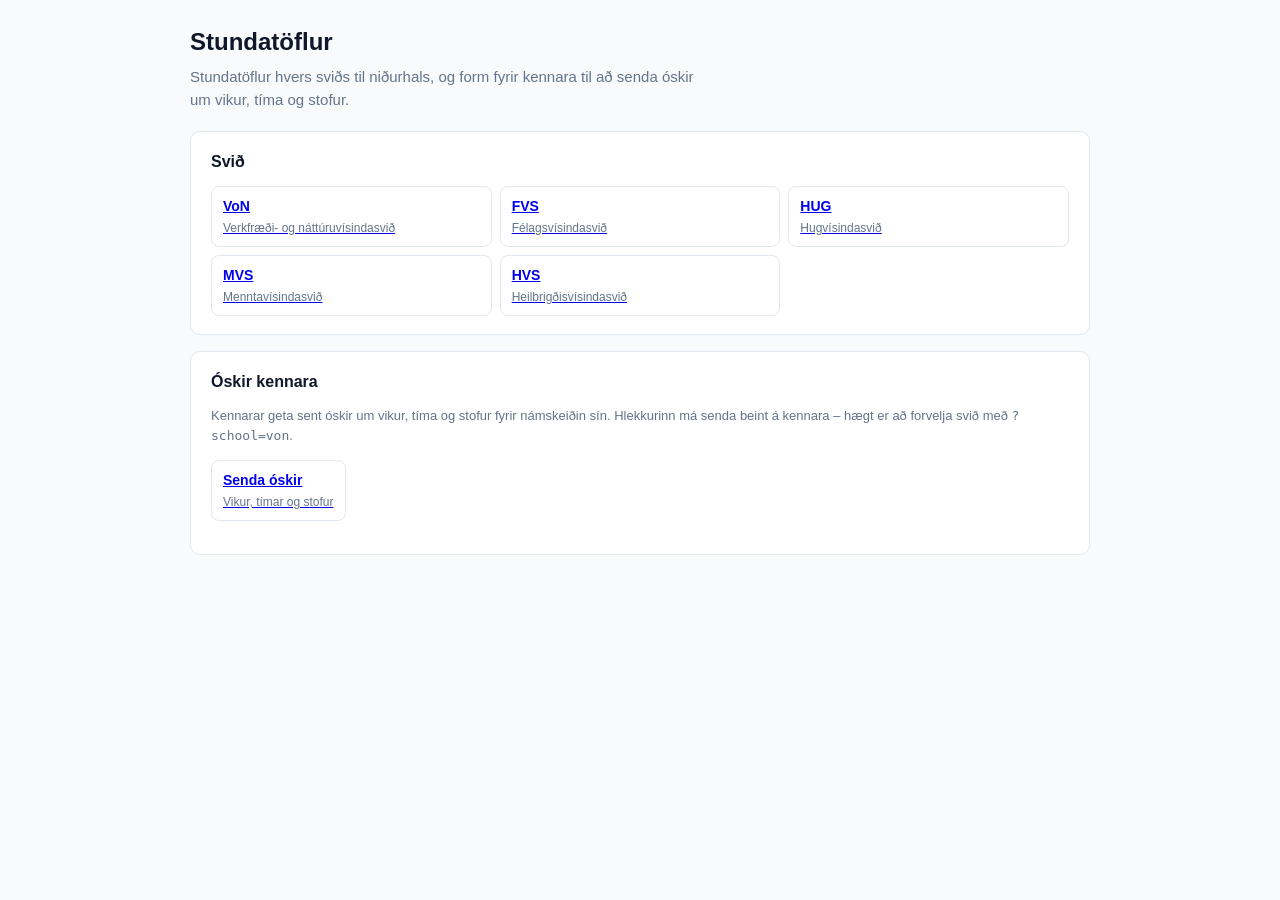
==== index.html @ bee3db54 "Timetable site: faculty pages, PDFs and the teacher-wishes page Static site for GitHub Pages. Facult" ====
<!doctype html>
<html lang="is">
<head>
<meta charset="utf-8">
<meta name="viewport" content="width=device-width, initial-scale=1">
<title>Stundatöflur</title>
<link rel="stylesheet" href="oskir/style.css">
</head>
<body>

<header class="page-head">
  <h1>Stundatöflur</h1>
  <p class="lede">
    Stundatöflur hvers sviðs til niðurhals, og form fyrir kennara til að senda
    óskir um vikur, tíma og stofur.
  </p>
</header>

<main>
  <section class="card">
    <h2>Svið</h2>
    <div class="room-list">
      <a class="room-btn" href="von/"><span class="room-name">VoN</span>
        <span class="room-meta">Verkfræði- og náttúruvísindasvið</span></a>
      <a class="room-btn" href="fvs/"><span class="room-name">FVS</span>
        <span class="room-meta">Félagsvísindasvið</span></a>
      <a class="room-btn" href="hug/"><span class="room-name">HUG</span>
        <span class="room-meta">Hugvísindasvið</span></a>
      <a class="room-btn" href="mvs/"><span class="room-name">MVS</span>
        <span class="room-meta">Menntavísindasvið</span></a>
      <a class="room-btn" href="hvs/"><span class="room-name">HVS</span>
        <span class="room-meta">Heilbrigðisvísindasvið</span></a>
    </div>
  </section>

  <section class="card">
    <h2>Óskir kennara</h2>
    <p class="hint">
      Kennarar geta sent óskir um vikur, tíma og stofur fyrir námskeiðin sín.
      Hlekkurinn má senda beint á kennara &ndash; hægt er að forvelja svið með
      <code>?school=von</code>.
    </p>
    <p><a class="room-btn" href="oskir/" style="display:inline-flex">
      <span class="room-name">Senda óskir</span>
      <span class="room-meta">Vikur, tímar og stofur</span></a></p>
  </section>
</main>

</body>
</html>
---- oskir/style.css ----
/* Deliberately close to Spoi's own dialogs (TeacherRequest.html,
   Stundatoflur.html): same neutral surface, same blue accent, same
   tri-state colours for a slot. A teacher who has seen one should not have
   to learn the other. */
:root {
  --bg: #f8fafc;
  --surface: #ffffff;
  --border: #e2e8f0;
  --border-strong: #cbd5e1;
  --text: #0f172a;
  --muted: #64748b;
  --accent: #2563eb;
  --accent-soft: #dbeafe;
  --prefer: #16a34a;
  --prefer-soft: #dcfce7;
  --avoid: #dc2626;
  --avoid-soft: #fee2e2;
  --radius: 10px;
}

* { box-sizing: border-box; }

body {
  margin: 0;
  padding: 24px 16px 64px;
  background: var(--bg);
  color: var(--text);
  font: 15px/1.5 -apple-system, BlinkMacSystemFont, "Segoe UI", Roboto, Helvetica, Arial, sans-serif;
}

main, .page-head { max-width: 900px; margin: 0 auto; }

.page-head h1 { margin: 0 0 6px; font-size: 24px; }
.lede { margin: 0 0 20px; color: var(--muted); max-width: 62ch; }

.card {
  background: var(--surface);
  border: 1px solid var(--border);
  border-radius: var(--radius);
  padding: 18px 20px;
  margin-bottom: 16px;
}

.card h2 {
  margin: 0 0 12px;
  font-size: 16px;
  display: flex;
  align-items: center;
  gap: 10px;
}

.step {
  display: inline-flex;
  align-items: center;
  justify-content: center;
  width: 22px;
  height: 22px;
  border-radius: 50%;
  background: var(--accent-soft);
  color: var(--accent);
  font-size: 12px;
  font-weight: 700;
  flex: none;
}

.hint { margin: 0 0 12px; color: var(--muted); font-size: 13px; }
.hint b { font-weight: 600; }

.swatch-prefer { color: var(--prefer); }
.swatch-avoid { color: var(--avoid); }

.field-row { display: flex; flex-wrap: wrap; gap: 12px; }
.field { display: flex; flex-direction: column; gap: 4px; flex: 1 1 220px; font-size: 13px; }
.field > span { color: var(--muted); }
.field small { font-weight: 400; }

select, input[type="text"], input[type="email"], textarea {
  font: inherit;
  padding: 8px 10px;
  border: 1px solid var(--border-strong);
  border-radius: 8px;
  background: var(--surface);
  color: var(--text);
  width: 100%;
}

textarea { resize: vertical; }

/* --- weeks --------------------------------------------------------- */
.week-grid { display: flex; flex-wrap: wrap; gap: 6px; }

.week-btn {
  font: inherit;
  min-width: 44px;
  padding: 7px 8px;
  border: 1px solid var(--border-strong);
  border-radius: 8px;
  background: var(--surface);
  color: var(--text);
  cursor: pointer;
}

.week-btn.selected {
  background: var(--accent);
  border-color: var(--accent);
  color: #fff;
  font-weight: 600;
}

.toolbar { margin-top: 10px; display: flex; gap: 14px; }

.link-btn {
  border: none;
  background: none;
  padding: 0;
  color: var(--accent);
  font: inherit;
  cursor: pointer;
  text-decoration: underline;
}

/* --- slot grid ----------------------------------------------------- */
/* One column per weekday plus a time gutter, mirroring Spoi's own
   slotGrid so the layout reads the same way. */
.slot-grid {
  display: grid;
  grid-template-columns: 68px repeat(5, 1fr);
  gap: 4px;
  min-width: 460px;
  overflow-x: auto;
}

.slot-head { font-size: 12px; font-weight: 600; text-align: center; color: var(--muted); padding: 4px 0; }
.slot-time { font-size: 11px; color: var(--muted); display: flex; align-items: center; }

.slot-btn {
  font: inherit;
  font-size: 11px;
  padding: 9px 2px;
  border: 1px solid var(--border);
  border-radius: 6px;
  background: var(--surface);
  color: var(--muted);
  cursor: pointer;
  min-height: 34px;
}

.slot-btn.preferred { background: var(--prefer-soft); border-color: var(--prefer); color: var(--prefer); font-weight: 600; }
.slot-btn.blocked   { background: var(--avoid-soft);  border-color: var(--avoid);  color: var(--avoid);  font-weight: 600; }

/* --- rooms --------------------------------------------------------- */
.room-list { display: grid; grid-template-columns: repeat(auto-fill, minmax(210px, 1fr)); gap: 8px; }

.room-btn {
  font: inherit;
  text-align: left;
  padding: 9px 11px;
  border: 1px solid var(--border);
  border-radius: 8px;
  background: var(--surface);
  cursor: pointer;
  display: flex;
  flex-direction: column;
  gap: 2px;
}

.room-btn .room-name { font-weight: 600; font-size: 14px; }
.room-btn .room-meta { font-size: 12px; color: var(--muted); }

.room-btn.preferred { background: var(--prefer-soft); border-color: var(--prefer); }
.room-btn.blocked   { background: var(--avoid-soft);  border-color: var(--avoid); }
.room-btn.preferred .room-meta,
.room-btn.blocked .room-meta { color: inherit; }

/* --- submit -------------------------------------------------------- */
.submit-card { display: flex; align-items: center; gap: 16px; flex-wrap: wrap; }

.primary {
  font: inherit;
  font-weight: 600;
  padding: 10px 20px;
  border: none;
  border-radius: 8px;
  background: var(--accent);
  color: #fff;
  cursor: pointer;
}

.primary:disabled { opacity: .55; cursor: default; }

.status { margin: 0; font-size: 13px; color: var(--muted); }
.status.ok { color: var(--prefer); font-weight: 600; }
.status.err { color: var(--avoid); font-weight: 600; }

@media (max-width: 560px) {
  .slot-grid { grid-template-columns: 56px repeat(5, 1fr); min-width: 420px; }
}
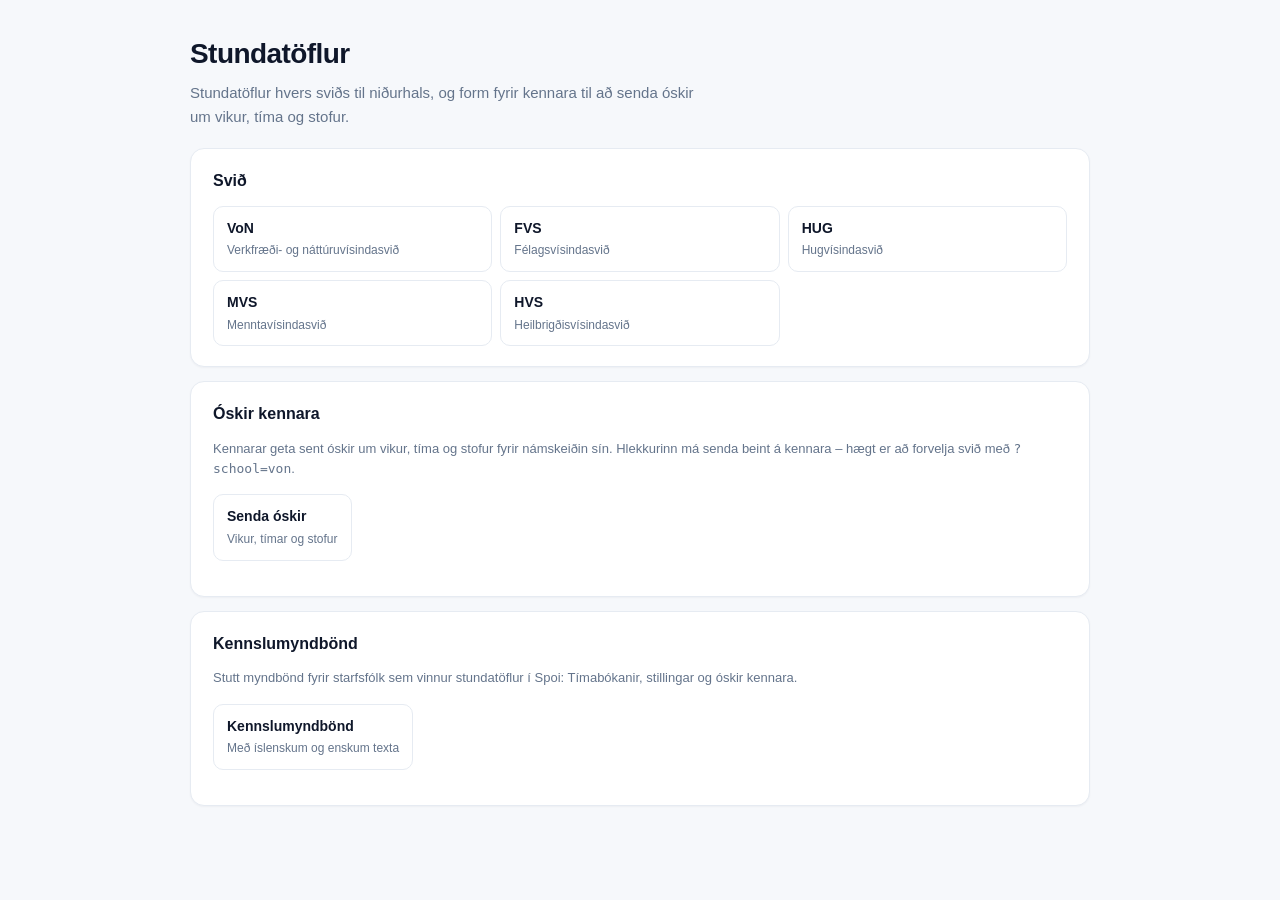
==== commit 2a0c1ba0: "Tutorial videos for Spoi staff (kennsla/) Written by Spoi's scripts/tutorial_site.py: modules 0-3, s" ====
--- a/index.html
+++ b/index.html
@@ -44,6 +44,16 @@
       <span class="room-name">Senda óskir</span>
       <span class="room-meta">Vikur, tímar og stofur</span></a></p>
   </section>
+  <section class="card">
+    <h2>Kennslumyndbönd</h2>
+    <p class="hint">
+      Stutt myndbönd fyrir starfsfólk sem vinnur stundatöflur í Spoi:
+      Tímabókanir, stillingar og óskir kennara.
+    </p>
+    <p><a class="room-btn" href="kennsla/" style="display:inline-flex">
+      <span class="room-name">Kennslumyndbönd</span>
+      <span class="room-meta">Með íslenskum og enskum texta</span></a></p>
+  </section>
 </main>
 
 </body>
--- a/oskir/style.css
+++ b/oskir/style.css
@@ -3,42 +3,77 @@
    tri-state colours for a slot. A teacher who has seen one should not have
    to learn the other. */
 :root {
-  --bg: #f8fafc;
+  --bg: #f6f8fb;
   --surface: #ffffff;
-  --border: #e2e8f0;
+  --border: #e6ebf2;
   --border-strong: #cbd5e1;
   --text: #0f172a;
   --muted: #64748b;
   --accent: #2563eb;
-  --accent-soft: #dbeafe;
-  --prefer: #16a34a;
-  --prefer-soft: #dcfce7;
-  --avoid: #dc2626;
-  --avoid-soft: #fee2e2;
-  --radius: 10px;
+  --accent-soft: #e8f0fe;
+  --prefer: #15803d;
+  --prefer-soft: #e7f8ed;
+  --avoid: #be123c;
+  --avoid-soft: #fdeef1;
+  --radius: 14px;
+  --shadow-sm: 0 1px 2px rgba(15, 23, 42, .04);
+  --shadow-md: 0 4px 16px rgba(15, 23, 42, .06);
+  --ring: 0 0 0 3px rgba(37, 99, 235, .18);
+}
+
+/* Respects the reader's own setting rather than imposing one - a teacher
+   filling this in on a phone in a dark room should not be flashbanged. */
+@media (prefers-color-scheme: dark) {
+  :root {
+    --bg: #0b1220;
+    --surface: #131c2e;
+    --border: #24304a;
+    --border-strong: #35425f;
+    --text: #e8edf6;
+    --muted: #9aa8bf;
+    --accent: #6ea8fe;
+    --accent-soft: #1c2a45;
+    --prefer: #58d68d;
+    --prefer-soft: #16301f;
+    --avoid: #f87f96;
+    --avoid-soft: #35161f;
+    --shadow-sm: none;
+    --shadow-md: 0 4px 18px rgba(0, 0, 0, .35);
+    --ring: 0 0 0 3px rgba(110, 168, 254, .25);
+  }
 }
 
 * { box-sizing: border-box; }
 
 body {
   margin: 0;
-  padding: 24px 16px 64px;
+  padding: 32px 16px 72px;
   background: var(--bg);
   color: var(--text);
-  font: 15px/1.5 -apple-system, BlinkMacSystemFont, "Segoe UI", Roboto, Helvetica, Arial, sans-serif;
+  font: 15px/1.55 -apple-system, BlinkMacSystemFont, "Segoe UI", Roboto, Helvetica, Arial, sans-serif;
+  -webkit-font-smoothing: antialiased;
+}
+
+/* Every interactive element gets the same visible focus ring. Keyboard
+   users have to be able to see where they are in a form of ~70 buttons. */
+:where(button, select, input, textarea, summary, a):focus-visible {
+  outline: none;
+  box-shadow: var(--ring);
+  border-radius: 8px;
 }
 
 main, .page-head { max-width: 900px; margin: 0 auto; }
 
-.page-head h1 { margin: 0 0 6px; font-size: 24px; }
+.page-head h1 { margin: 0 0 6px; font-size: clamp(22px, 4vw, 28px); letter-spacing: -.02em; }
 .lede { margin: 0 0 20px; color: var(--muted); max-width: 62ch; }
 
 .card {
   background: var(--surface);
   border: 1px solid var(--border);
   border-radius: var(--radius);
-  padding: 18px 20px;
-  margin-bottom: 16px;
+  padding: 20px 22px;
+  margin-bottom: 14px;
+  box-shadow: var(--shadow-sm);
 }
 
 .card h2 {
@@ -51,6 +86,7 @@
 
 .step {
   display: inline-flex;
+  box-shadow: inset 0 0 0 1px rgba(37, 99, 235, .18);
   align-items: center;
   justify-content: center;
   width: 22px;
@@ -74,15 +110,18 @@
 .field > span { color: var(--muted); }
 .field small { font-weight: 400; }
 
-select, input[type="text"], input[type="email"], textarea {
-  font: inherit;
-  padding: 8px 10px;
+select, input[type="text"], input[type="email"], input[type="search"], textarea {
+  font: inherit;
+  padding: 9px 12px;
   border: 1px solid var(--border-strong);
-  border-radius: 8px;
+  border-radius: 10px;
   background: var(--surface);
   color: var(--text);
   width: 100%;
-}
+  transition: border-color .15s ease, box-shadow .15s ease;
+}
+
+select:hover, input:hover, textarea:hover { border-color: var(--accent); }
 
 textarea { resize: vertical; }
 
@@ -91,14 +130,18 @@
 
 .week-btn {
   font: inherit;
-  min-width: 44px;
-  padding: 7px 8px;
+  min-width: 46px;
+  padding: 8px;
   border: 1px solid var(--border-strong);
-  border-radius: 8px;
+  border-radius: 10px;
   background: var(--surface);
   color: var(--text);
   cursor: pointer;
-}
+  transition: transform .08s ease, background .15s ease, border-color .15s ease;
+}
+
+.week-btn:hover { border-color: var(--accent); }
+.week-btn:active { transform: scale(.94); }
 
 .week-btn.selected {
   background: var(--accent);
@@ -138,12 +181,16 @@
   font-size: 11px;
   padding: 9px 2px;
   border: 1px solid var(--border);
-  border-radius: 6px;
+  border-radius: 8px;
   background: var(--surface);
   color: var(--muted);
   cursor: pointer;
-  min-height: 34px;
-}
+  min-height: 36px;
+  transition: transform .08s ease, background .15s ease, border-color .15s ease;
+}
+
+.slot-btn:hover { border-color: var(--accent); }
+.slot-btn:active { transform: scale(.93); }
 
 .slot-btn.preferred { background: var(--prefer-soft); border-color: var(--prefer); color: var(--prefer); font-weight: 600; }
 .slot-btn.blocked   { background: var(--avoid-soft);  border-color: var(--avoid);  color: var(--avoid);  font-weight: 600; }
@@ -153,16 +200,23 @@
 
 .room-btn {
   font: inherit;
+  color: var(--text);
   text-align: left;
-  padding: 9px 11px;
+  padding: 11px 13px;
   border: 1px solid var(--border);
-  border-radius: 8px;
+  border-radius: 10px;
   background: var(--surface);
   cursor: pointer;
   display: flex;
   flex-direction: column;
   gap: 2px;
-}
+  text-decoration: none;
+  transition: transform .08s ease, background .15s ease, border-color .15s ease,
+              box-shadow .15s ease;
+}
+
+.room-btn:hover { border-color: var(--accent); box-shadow: var(--shadow-md); }
+.room-btn:active { transform: scale(.985); }
 
 .room-btn .room-name { font-weight: 600; font-size: 14px; }
 .room-btn .room-meta { font-size: 12px; color: var(--muted); }
@@ -177,14 +231,20 @@
 
 .primary {
   font: inherit;
+  font-size: 15px;
   font-weight: 600;
-  padding: 10px 20px;
+  padding: 12px 26px;
   border: none;
-  border-radius: 8px;
+  border-radius: 10px;
   background: var(--accent);
   color: #fff;
   cursor: pointer;
-}
+  box-shadow: var(--shadow-md);
+  transition: transform .08s ease, filter .15s ease;
+}
+
+.primary:hover:not(:disabled) { filter: brightness(1.06); }
+.primary:active:not(:disabled) { transform: translateY(1px); }
 
 .primary:disabled { opacity: .55; cursor: default; }
 
@@ -195,3 +255,96 @@
 @media (max-width: 560px) {
   .slot-grid { grid-template-columns: 56px repeat(5, 1fr); min-width: 420px; }
 }
+
+/* --- summary -------------------------------------------------------- */
+/* Nothing about a tri-state button says what the page will actually
+   SEND, and a submission that silently carried no selections looks
+   identical to a successful one. This is the last thing read before the
+   button, so an empty line is noticed before it becomes an empty column
+   in the sheet. */
+.summary { display: flex; flex-direction: column; gap: 6px; font-size: 13px; }
+.summary-row { display: flex; gap: 8px; }
+.summary-label { color: var(--muted); flex: 0 0 120px; }
+.summary-value { flex: 1; }
+.summary-value.empty { color: var(--avoid); }
+
+/* --- search beyond the course's own list ---------------------------- */
+/* Collapsed by default: most teachers want one of the rooms already
+   offered, and an open search box invites treating the curated list as
+   optional. Opening it is a deliberate act. */
+.more-rooms {
+  margin-top: 16px;
+  border-top: 1px solid var(--border);
+  padding-top: 14px;
+}
+
+.more-rooms > summary {
+  cursor: pointer;
+  font-size: 13px;
+  font-weight: 600;
+  color: var(--accent);
+  list-style: none;
+}
+
+.more-rooms > summary::-webkit-details-marker { display: none; }
+.more-rooms > summary::before { content: '+ '; }
+.more-rooms[open] > summary::before { content: '\2212 '; }
+.more-rooms[open] > summary { margin-bottom: 10px; }
+.more-rooms #roomSearchResults { margin-top: 10px; }
+
+/* --- course combobox ------------------------------------------------ */
+/* The results float over the card rather than pushing it down, so the
+   page does not jump on every keystroke. */
+.combo { position: relative; }
+
+.combo-results {
+  position: absolute;
+  top: 100%;
+  left: 0;
+  right: 0;
+  z-index: 20;
+  margin: 4px 0 0;
+  padding: 4px;
+  list-style: none;
+  background: var(--surface);
+  border: 1px solid var(--border-strong);
+  border-radius: 10px;
+  box-shadow: var(--shadow-md);
+  max-height: 300px;
+  overflow-y: auto;
+}
+
+.combo-item {
+  padding: 9px 11px;
+  border-radius: 8px;
+  cursor: pointer;
+  font-size: 14px;
+}
+
+/* .active is the keyboard cursor; hover is the mouse. They look the same
+   on purpose - there is only ever one candidate. */
+.combo-item:hover,
+.combo-item.active { background: var(--accent-soft); color: var(--accent); }
+
+.combo-empty { padding: 9px 11px; font-size: 13px; color: var(--muted); }
+
+/* --- week buttons carry their date ---------------------------------- */
+/* The number alone reads as a teaching week ("week 3 of my course"), which
+   is a different date for every programme. The Monday underneath settles
+   it without a paragraph of explanation. */
+.week-btn {
+  display: flex;
+  flex-direction: column;
+  align-items: center;
+  gap: 1px;
+  line-height: 1.15;
+  padding: 6px 8px;
+}
+
+.week-no { font-weight: 600; }
+.week-date { font-size: 10px; opacity: .65; font-variant-numeric: tabular-nums; }
+.week-btn.selected .week-date { opacity: .85; }
+
+/* Not an error yet - the teacher has simply not finished. Amber rather
+   than red, and only on the count that is short. */
+.hint-warn { color: var(--avoid); font-weight: 600; }
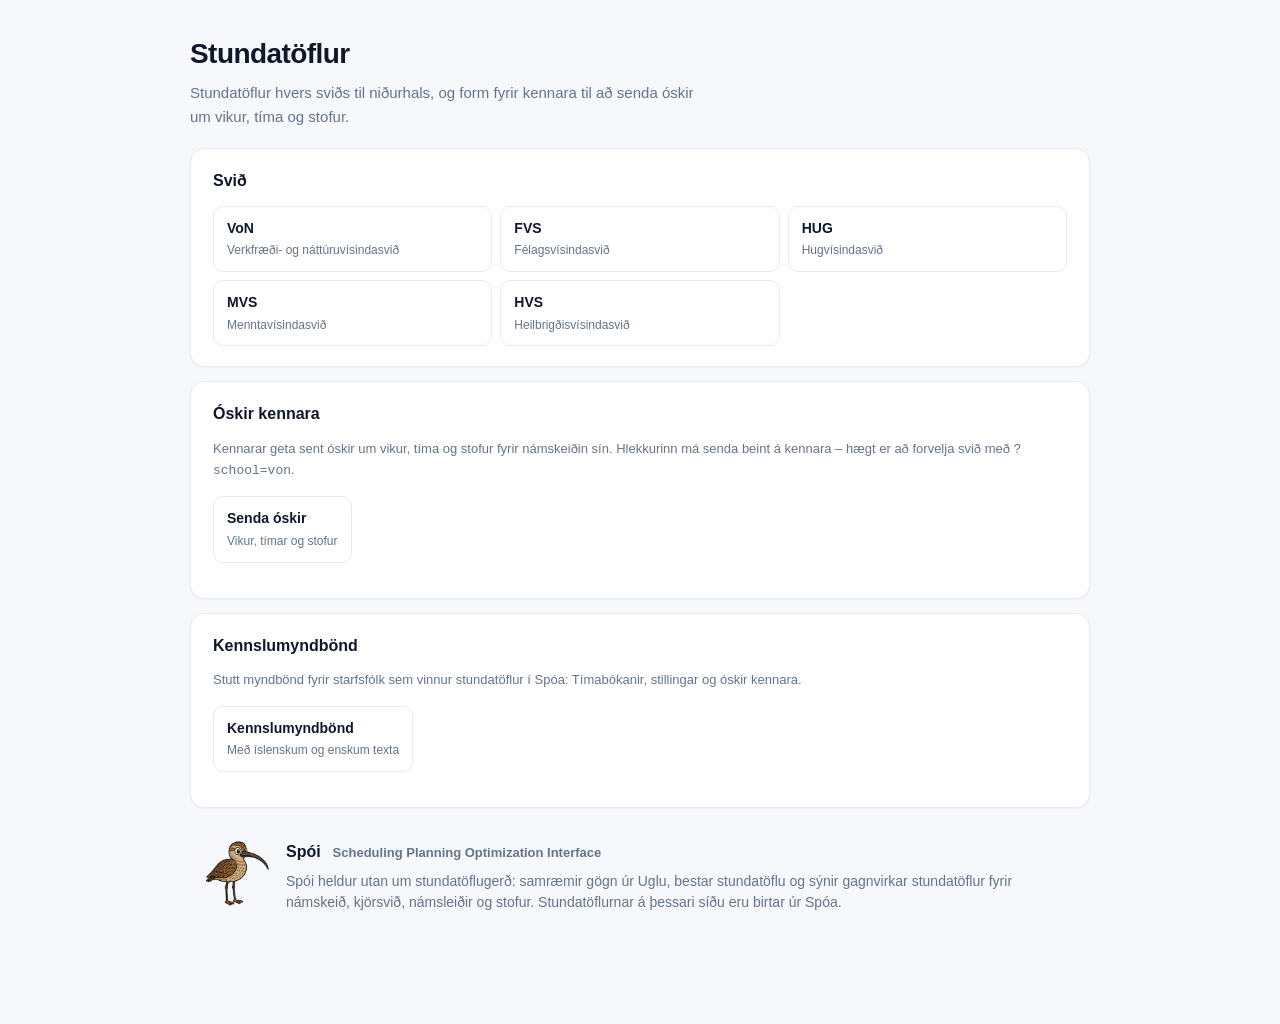
==== commit fe11e4f1: "Front page: Spói footer with the app's logo; Spóa in the text Co-Authored-By: Claude Opus 5.5 <norep" ====
--- a/index.html
+++ b/index.html
@@ -5,6 +5,15 @@
 <meta name="viewport" content="width=device-width, initial-scale=1">
 <title>Stundatöflur</title>
 <link rel="stylesheet" href="oskir/style.css">
+<style>
+  /* The "Um Spoi" box from the Spói app (About.html), as a page footer. */
+  .about { max-width: 900px; margin: 32px auto 40px; padding: 0 16px; display: flex; gap: 16px;
+    align-items: flex-start; color: var(--muted); font-size: 14px; line-height: 1.55; }
+  .about img { flex: none; }
+  .about strong { color: var(--text); font-size: 16px; margin-right: 8px; }
+  .about-tagline { font-size: 13px; font-weight: 600; }
+  .about p { margin: 6px 0 0; }
+</style>
 </head>
 <body>
 
@@ -47,7 +56,7 @@
   <section class="card">
     <h2>Kennslumyndbönd</h2>
     <p class="hint">
-      Stutt myndbönd fyrir starfsfólk sem vinnur stundatöflur í Spoi:
+      Stutt myndbönd fyrir starfsfólk sem vinnur stundatöflur í Spóa:
       Tímabókanir, stillingar og óskir kennara.
     </p>
     <p><a class="room-btn" href="kennsla/" style="display:inline-flex">
@@ -56,5 +65,16 @@
   </section>
 </main>
 
+<footer class="about">
+  <img src="spoi.png" alt="Spói" width="64" height="67">
+  <div>
+    <strong>Spói</strong>
+    <span class="about-tagline">Scheduling Planning Optimization Interface</span>
+    <p>Spói heldur utan um stundatöflugerð: samræmir gögn úr Uglu, bestar
+      stundatöflu og sýnir gagnvirkar stundatöflur fyrir námskeið, kjörsvið,
+      námsleiðir og stofur. Stundatöflurnar á þessari síðu eru birtar úr Spóa.</p>
+  </div>
+</footer>
+
 </body>
 </html>
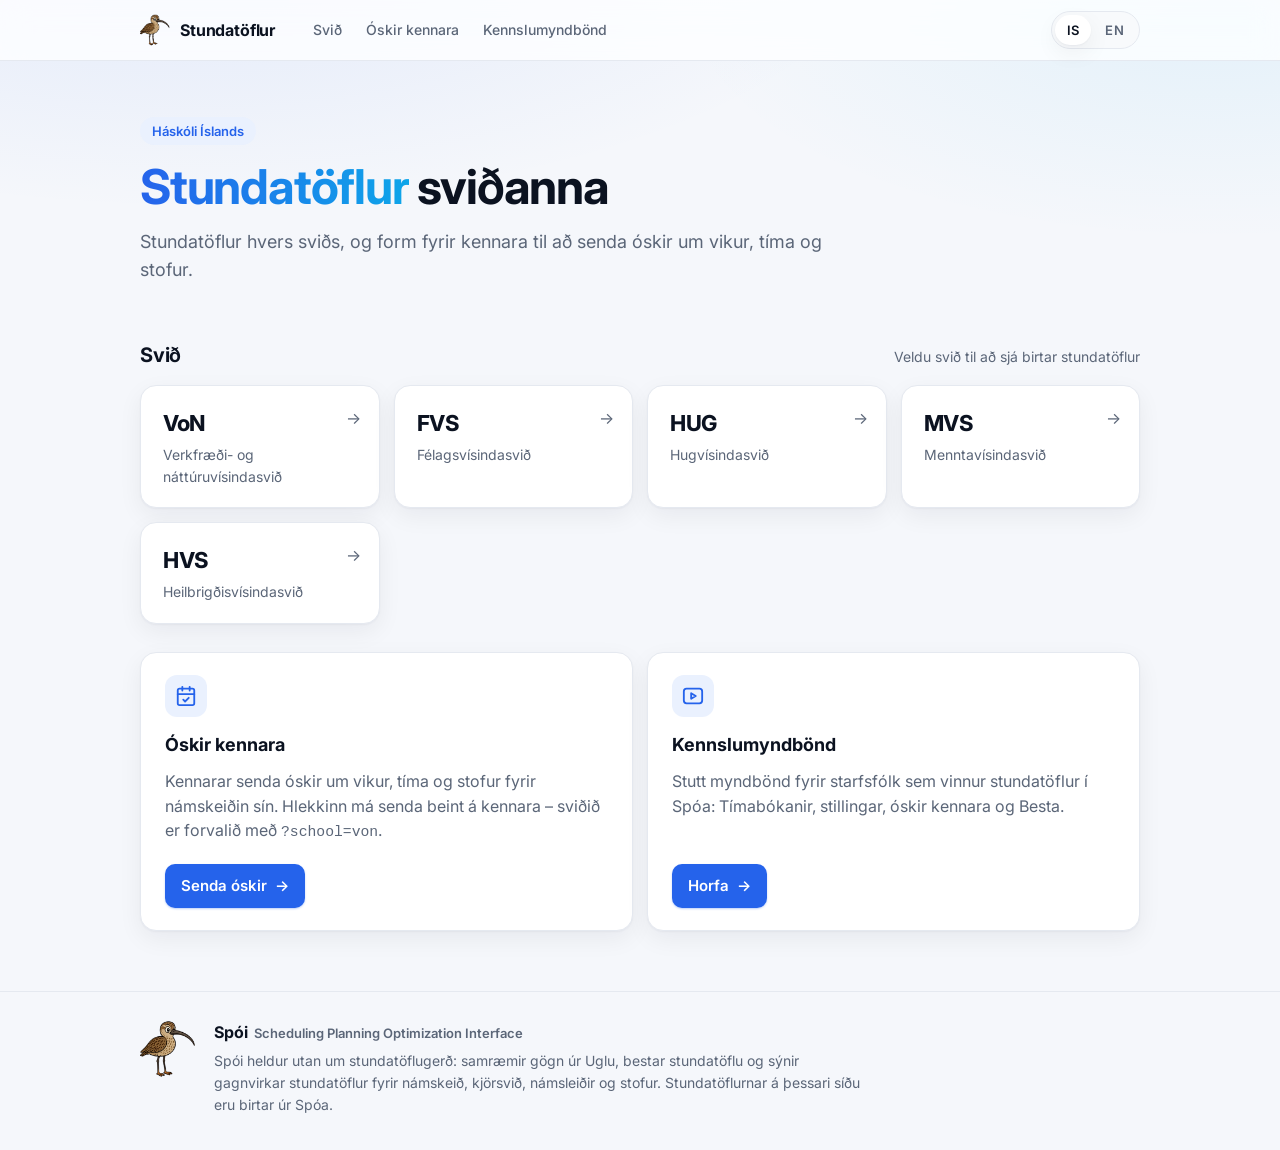
==== commit 6345e596: "New look for the site, with an IS/EN switch Shared assets/site.css and site.js: a sticky top bar wit" ====
--- a/index.html
+++ b/index.html
@@ -3,78 +3,78 @@
 <head>
 <meta charset="utf-8">
 <meta name="viewport" content="width=device-width, initial-scale=1">
-<title>Stundatöflur</title>
-<link rel="stylesheet" href="oskir/style.css">
-<style>
-  /* The "Um Spoi" box from the Spói app (About.html), as a page footer. */
-  .about { max-width: 900px; margin: 32px auto 40px; padding: 0 16px; display: flex; gap: 16px;
-    align-items: flex-start; color: var(--muted); font-size: 14px; line-height: 1.55; }
-  .about img { flex: none; }
-  .about strong { color: var(--text); font-size: 16px; margin-right: 8px; }
-  .about-tagline { font-size: 13px; font-weight: 600; }
-  .about p { margin: 6px 0 0; }
-</style>
+<title>Stundatöflur – Spói</title>
+<link rel="icon" href="spoi.png">
+<link rel="preconnect" href="https://fonts.googleapis.com">
+<link rel="preconnect" href="https://fonts.gstatic.com" crossorigin>
+<link href="https://fonts.googleapis.com/css2?family=Inter:wght@400;500;600;700;800&display=swap" rel="stylesheet">
+<link rel="stylesheet" href="assets/site.css">
+<script src="assets/site.js"></script>
 </head>
 <body>
-
-<header class="page-head">
-  <h1>Stundatöflur</h1>
-  <p class="lede">
-    Stundatöflur hvers sviðs til niðurhals, og form fyrir kennara til að senda
-    óskir um vikur, tíma og stofur.
-  </p>
+<header class="topbar">
+  <div class="wrap">
+    <a class="brand" href=""><img src="spoi.png" alt=""><span class="i18n" lang="is">Stundatöflur</span><span class="i18n" lang="en">Timetables</span></a>
+    <nav class="nav">
+      <a href="#svid"><span class="i18n" lang="is">Svið</span><span class="i18n" lang="en">Schools</span></a>
+      <a href="oskir/"><span class="i18n" lang="is">Óskir kennara</span><span class="i18n" lang="en">Teacher wishes</span></a>
+      <a href="kennsla/"><span class="i18n" lang="is">Kennslumyndbönd</span><span class="i18n" lang="en">Tutorials</span></a>
+    </nav>
+    <div class="lang-switch" role="group" aria-label="Tungumál / Language">
+      <button type="button" data-lang="is" aria-pressed="true">IS</button>
+      <button type="button" data-lang="en" aria-pressed="false">EN</button>
+    </div>
+  </div>
 </header>
 
 <main>
-  <section class="card">
-    <h2>Svið</h2>
-    <div class="room-list">
-      <a class="room-btn" href="von/"><span class="room-name">VoN</span>
-        <span class="room-meta">Verkfræði- og náttúruvísindasvið</span></a>
-      <a class="room-btn" href="fvs/"><span class="room-name">FVS</span>
-        <span class="room-meta">Félagsvísindasvið</span></a>
-      <a class="room-btn" href="hug/"><span class="room-name">HUG</span>
-        <span class="room-meta">Hugvísindasvið</span></a>
-      <a class="room-btn" href="mvs/"><span class="room-name">MVS</span>
-        <span class="room-meta">Menntavísindasvið</span></a>
-      <a class="room-btn" href="hvs/"><span class="room-name">HVS</span>
-        <span class="room-meta">Heilbrigðisvísindasvið</span></a>
+  <section class="hero">
+    <div class="wrap">
+      <span class="eyebrow"><span class="i18n" lang="is">Háskóli Íslands</span><span class="i18n" lang="en">University of Iceland</span></span>
+      <h1><span class="i18n" lang="is"><span class="grad">Stundatöflur</span> sviðanna</span><span class="i18n" lang="en">The schools' <span class="grad">timetables</span></span></h1>
+      <p class="lede"><span class="i18n" lang="is">Stundatöflur hvers sviðs, og form fyrir kennara til að senda óskir um vikur, tíma og stofur.</span><span class="i18n" lang="en">Each school's timetables, and a form for teachers to send their wishes for weeks, times and rooms.</span></p>
     </div>
   </section>
 
-  <section class="card">
-    <h2>Óskir kennara</h2>
-    <p class="hint">
-      Kennarar geta sent óskir um vikur, tíma og stofur fyrir námskeiðin sín.
-      Hlekkurinn má senda beint á kennara &ndash; hægt er að forvelja svið með
-      <code>?school=von</code>.
-    </p>
-    <p><a class="room-btn" href="oskir/" style="display:inline-flex">
-      <span class="room-name">Senda óskir</span>
-      <span class="room-meta">Vikur, tímar og stofur</span></a></p>
+  <section class="section" id="svid">
+    <div class="wrap">
+      <div class="section-head"><h2><span class="i18n" lang="is">Svið</span><span class="i18n" lang="en">Schools</span></h2>
+        <p><span class="i18n" lang="is">Veldu svið til að sjá birtar stundatöflur</span><span class="i18n" lang="en">Choose a school to see its published timetables</span></p></div>
+      <div class="grid">
+      <a class="tile" href="von/"><span class="code">VoN</span><span class="name"><span class="i18n" lang="is">Verkfræði- og náttúruvísindasvið</span><span class="i18n" lang="en">School of Engineering and Natural Sciences</span></span><span class="arrow" aria-hidden="true">→</span></a>
+      <a class="tile" href="fvs/"><span class="code">FVS</span><span class="name"><span class="i18n" lang="is">Félagsvísindasvið</span><span class="i18n" lang="en">School of Social Sciences</span></span><span class="arrow" aria-hidden="true">→</span></a>
+      <a class="tile" href="hug/"><span class="code">HUG</span><span class="name"><span class="i18n" lang="is">Hugvísindasvið</span><span class="i18n" lang="en">School of Humanities</span></span><span class="arrow" aria-hidden="true">→</span></a>
+      <a class="tile" href="mvs/"><span class="code">MVS</span><span class="name"><span class="i18n" lang="is">Menntavísindasvið</span><span class="i18n" lang="en">School of Education</span></span><span class="arrow" aria-hidden="true">→</span></a>
+      <a class="tile" href="hvs/"><span class="code">HVS</span><span class="name"><span class="i18n" lang="is">Heilbrigðisvísindasvið</span><span class="i18n" lang="en">School of Health Sciences</span></span><span class="arrow" aria-hidden="true">→</span></a>
+      </div>
+    </div>
   </section>
-  <section class="card">
-    <h2>Kennslumyndbönd</h2>
-    <p class="hint">
-      Stutt myndbönd fyrir starfsfólk sem vinnur stundatöflur í Spóa:
-      Tímabókanir, stillingar og óskir kennara.
-    </p>
-    <p><a class="room-btn" href="kennsla/" style="display:inline-flex">
-      <span class="room-name">Kennslumyndbönd</span>
-      <span class="room-meta">Með íslenskum og enskum texta</span></a></p>
+
+  <section class="section">
+    <div class="wrap grid-2">
+      <div class="card feature">
+        <div class="icon"><svg width="22" height="22" viewBox="0 0 24 24" fill="none" stroke="currentColor" stroke-width="2" stroke-linecap="round" stroke-linejoin="round"><rect x="3" y="4" width="18" height="18" rx="2"/><path d="M16 2v4M8 2v4M3 10h18M9 16l2 2 4-4"/></svg></div>
+        <h2><span class="i18n" lang="is">Óskir kennara</span><span class="i18n" lang="en">Teacher wishes</span></h2>
+        <p><span class="i18n" lang="is">Kennarar senda óskir um vikur, tíma og stofur fyrir námskeiðin sín. Hlekkinn má senda beint á kennara – sviðið er forvalið með <code>?school=von</code>.</span><span class="i18n" lang="en">Teachers send their wishes for weeks, times and rooms for their courses. The link can go straight to teachers – <code>?school=von</code> preselects the school.</span></p>
+        <div class="actions"><a class="btn" href="oskir/"><span class="i18n" lang="is">Senda óskir</span><span class="i18n" lang="en">Send wishes</span> →</a></div>
+      </div>
+      <div class="card feature">
+        <div class="icon"><svg width="22" height="22" viewBox="0 0 24 24" fill="none" stroke="currentColor" stroke-width="2" stroke-linecap="round" stroke-linejoin="round"><rect x="2" y="4" width="20" height="16" rx="3"/><path d="M10 9l5 3-5 3z"/></svg></div>
+        <h2><span class="i18n" lang="is">Kennslumyndbönd</span><span class="i18n" lang="en">Tutorial videos</span></h2>
+        <p><span class="i18n" lang="is">Stutt myndbönd fyrir starfsfólk sem vinnur stundatöflur í Spóa: Tímabókanir, stillingar, óskir kennara og Besta.</span><span class="i18n" lang="en">Short videos for staff who build timetables in Spói: bookings, settings, teacher wishes and Besta.</span></p>
+        <div class="actions"><a class="btn" href="kennsla/"><span class="i18n" lang="is">Horfa</span><span class="i18n" lang="en">Watch</span> →</a></div>
+      </div>
+    </div>
   </section>
 </main>
-
-<footer class="about">
-  <img src="spoi.png" alt="Spói" width="64" height="67">
-  <div>
-    <strong>Spói</strong>
-    <span class="about-tagline">Scheduling Planning Optimization Interface</span>
-    <p>Spói heldur utan um stundatöflugerð: samræmir gögn úr Uglu, bestar
-      stundatöflu og sýnir gagnvirkar stundatöflur fyrir námskeið, kjörsvið,
-      námsleiðir og stofur. Stundatöflurnar á þessari síðu eru birtar úr Spóa.</p>
+<footer class="footer">
+  <div class="wrap">
+    <img src="spoi.png" alt="Spói">
+    <div>
+      <strong>Spói</strong><span class="tagline">Scheduling Planning Optimization Interface</span>
+      <p><span class="i18n" lang="is">Spói heldur utan um stundatöflugerð: samræmir gögn úr Uglu, bestar stundatöflu og sýnir gagnvirkar stundatöflur fyrir námskeið, kjörsvið, námsleiðir og stofur. Stundatöflurnar á þessari síðu eru birtar úr Spóa.</span><span class="i18n" lang="en">Spói handles timetabling: it brings together data from Ugla, optimises the timetable and shows interactive timetables for courses, specialisations, programmes and rooms. The timetables on this site are published from Spói.</span></p>
+    </div>
   </div>
 </footer>
-
 </body>
 </html>
--- a/assets/site.css
+++ b/assets/site.css
@@ -0,0 +1,147 @@
+/* The static pages: front page, faculty pages, tutorials, 404. The
+   teachers' wishes page (oskir/) is an app with its own stylesheet. */
+:root {
+  --bg: #f5f7fb;
+  --bg-glow: radial-gradient(1200px 500px at 15% -10%, rgba(37, 99, 235, .10), transparent 60%),
+             radial-gradient(900px 400px at 95% 0%, rgba(14, 165, 233, .08), transparent 60%);
+  --surface: #ffffff;
+  --surface-2: #f8fafc;
+  --border: #e5e9f0;
+  --border-strong: #d4dae3;
+  --text: #0b1220;
+  --muted: #5b6678;
+  --accent: #2563eb;
+  --accent-2: #0ea5e9;
+  --accent-soft: #eaf1fe;
+  --radius: 16px;
+  --shadow: 0 1px 2px rgba(15, 23, 42, .04), 0 8px 24px rgba(15, 23, 42, .06);
+  --shadow-hover: 0 2px 4px rgba(15, 23, 42, .05), 0 14px 34px rgba(15, 23, 42, .10);
+  --topbar: rgba(255, 255, 255, .78);
+}
+@media (prefers-color-scheme: dark) {
+  :root {
+    --bg: #0a0f1a;
+    --bg-glow: radial-gradient(1200px 500px at 15% -10%, rgba(59, 130, 246, .16), transparent 60%),
+               radial-gradient(900px 400px at 95% 0%, rgba(14, 165, 233, .10), transparent 60%);
+    --surface: #111827;
+    --surface-2: #0f172a;
+    --border: #1f2a3c;
+    --border-strong: #2c3a52;
+    --text: #e8edf6;
+    --muted: #9aa8bf;
+    --accent: #6ea8fe;
+    --accent-2: #38bdf8;
+    --accent-soft: #172440;
+    --shadow: 0 1px 2px rgba(0, 0, 0, .3);
+    --shadow-hover: 0 8px 28px rgba(0, 0, 0, .45);
+    --topbar: rgba(10, 15, 26, .75);
+  }
+}
+
+* { box-sizing: border-box; }
+html { -webkit-text-size-adjust: 100%; }
+body {
+  margin: 0; min-height: 100vh; display: flex; flex-direction: column;
+  background: var(--bg-glow), var(--bg); background-attachment: fixed;
+  color: var(--text); font: 16px/1.55 Inter, ui-sans-serif, system-ui, -apple-system, "Segoe UI", Roboto, sans-serif;
+  -webkit-font-smoothing: antialiased;
+}
+a { color: var(--accent); text-decoration: none; }
+code { white-space: nowrap; font-size: .92em; }
+a:hover { text-decoration: underline; }
+:focus-visible { outline: 3px solid color-mix(in srgb, var(--accent) 45%, transparent); outline-offset: 2px; border-radius: 6px; }
+
+/* Language: both are in the page, one is shown. */
+html:not([data-lang="en"]) .i18n[lang="en"], html[data-lang="en"] .i18n[lang="is"] { display: none; }
+
+.wrap { width: 100%; max-width: 1040px; margin: 0 auto; padding: 0 20px; }
+
+/* --- Top bar --------------------------------------------------------- */
+.topbar {
+  position: sticky; top: 0; z-index: 10;
+  background: var(--topbar); backdrop-filter: saturate(160%) blur(14px); -webkit-backdrop-filter: saturate(160%) blur(14px);
+  border-bottom: 1px solid var(--border);
+}
+.topbar .wrap { display: flex; align-items: center; gap: 20px; height: 60px; }
+.brand { display: flex; align-items: center; gap: 10px; color: var(--text); font-weight: 700; letter-spacing: -.01em; }
+.brand:hover { text-decoration: none; }
+.brand img { width: 30px; height: auto; }
+.nav { display: flex; gap: 4px; margin-left: 8px; }
+.nav a { color: var(--muted); font-size: 14px; font-weight: 500; padding: 6px 10px; border-radius: 8px; }
+.nav a:hover, .nav a[aria-current="page"] { color: var(--text); background: var(--accent-soft); text-decoration: none; }
+.lang-switch { margin-left: auto; display: inline-flex; padding: 3px; gap: 2px; border-radius: 999px;
+  background: var(--surface-2); border: 1px solid var(--border); }
+.lang-switch button { font: inherit; font-size: 13px; font-weight: 600; letter-spacing: .02em; color: var(--muted);
+  border: 0; background: transparent; padding: 5px 12px; border-radius: 999px; cursor: pointer; }
+.lang-switch button[aria-pressed="true"] { background: var(--surface); color: var(--text); box-shadow: var(--shadow); }
+@media (max-width: 680px) { .nav { display: none; } }
+
+/* --- Hero ------------------------------------------------------------ */
+.hero { padding: 56px 0 28px; }
+.eyebrow { display: inline-flex; align-items: center; gap: 8px; font-size: 13px; font-weight: 600; color: var(--accent);
+  background: var(--accent-soft); padding: 4px 12px; border-radius: 999px; margin-bottom: 16px; }
+.hero h1 { font-size: clamp(32px, 5vw, 48px); line-height: 1.1; letter-spacing: -.025em; margin: 0 0 14px; }
+.hero h1 .grad { background: linear-gradient(90deg, var(--accent), var(--accent-2)); -webkit-background-clip: text;
+  background-clip: text; color: transparent; }
+.hero p.lede { font-size: 18px; color: var(--muted); max-width: 62ch; margin: 0; }
+.crumb { display: inline-flex; gap: 6px; font-size: 14px; font-weight: 500; margin-bottom: 18px; color: var(--muted); }
+
+/* --- Sections and cards ---------------------------------------------- */
+main { flex: 1; padding-bottom: 32px; }
+.section { margin: 28px 0; }
+.section-head { display: flex; align-items: baseline; justify-content: space-between; gap: 12px; margin-bottom: 14px; }
+.section-head h2 { font-size: 20px; letter-spacing: -.01em; margin: 0; }
+.section-head p { margin: 0; color: var(--muted); font-size: 14px; }
+
+.card { background: var(--surface); border: 1px solid var(--border); border-radius: var(--radius); box-shadow: var(--shadow);
+  padding: 22px 24px; }
+.card h2 { margin: 0 0 6px; font-size: 18px; }
+.card p { color: var(--muted); margin: 0; }
+
+.grid { display: grid; gap: 14px; grid-template-columns: repeat(auto-fill, minmax(230px, 1fr)); }
+.grid-2 { display: grid; gap: 14px; grid-template-columns: repeat(auto-fit, minmax(300px, 1fr)); }
+
+.tile { position: relative; display: flex; flex-direction: column; gap: 4px; padding: 20px 22px; color: var(--text);
+  background: var(--surface); border: 1px solid var(--border); border-radius: var(--radius); box-shadow: var(--shadow);
+  transition: transform .15s ease, box-shadow .15s ease, border-color .15s ease; }
+.tile:hover { text-decoration: none; transform: translateY(-2px); box-shadow: var(--shadow-hover); border-color: var(--border-strong); }
+.tile .code { font-size: 22px; font-weight: 750; letter-spacing: -.02em; }
+.tile .name { color: var(--muted); font-size: 14px; }
+.tile .arrow { position: absolute; right: 18px; top: 20px; color: var(--muted); transition: transform .15s ease, color .15s ease; }
+.tile:hover .arrow { transform: translateX(3px); color: var(--accent); }
+
+.feature { display: flex; flex-direction: column; gap: 10px; }
+.feature .icon { width: 42px; height: 42px; border-radius: 12px; display: grid; place-items: center;
+  background: var(--accent-soft); color: var(--accent); }
+.feature h2 { margin: 4px 0 0; }
+.feature .actions { margin-top: auto; padding-top: 10px; }
+
+.btn { display: inline-flex; align-items: center; gap: 8px; font-weight: 600; font-size: 15px; padding: 10px 16px;
+  border-radius: 10px; background: var(--accent); color: #fff; box-shadow: 0 1px 2px rgba(37, 99, 235, .3);
+  transition: filter .15s ease, transform .15s ease; }
+.btn:hover { text-decoration: none; filter: brightness(1.08); transform: translateY(-1px); }
+@media (prefers-color-scheme: dark) { .btn { color: #0a0f1a; } }
+
+/* Timetables Spoi publishes into a faculty page (between its markers). */
+.timetable-list h3 { font-size: 13px; text-transform: uppercase; letter-spacing: .06em; color: var(--muted);
+  margin: 18px 0 8px; }
+.timetable-list h3:first-of-type { margin-top: 4px; }
+.timetable-list ul { list-style: none; margin: 0; padding: 0; display: grid; gap: 8px; }
+.timetable-list li a { display: flex; align-items: center; justify-content: space-between; gap: 12px; padding: 12px 14px;
+  border: 1px solid var(--border); border-radius: 12px; color: var(--text); font-weight: 500; background: var(--surface-2);
+  transition: border-color .15s ease, background .15s ease; }
+.timetable-list li a::after { content: "→"; color: var(--muted); }
+.timetable-list li a:hover { text-decoration: none; border-color: var(--accent); background: var(--accent-soft); }
+.timetable-list li em { color: var(--muted); }
+.timetable-list .empty { display: none; color: var(--muted); }
+.timetable-list:not(:has(ul)) .empty { display: block; }
+
+/* --- Footer ---------------------------------------------------------- */
+.footer { border-top: 1px solid var(--border); padding: 28px 0 36px; color: var(--muted); font-size: 14px; }
+.footer .wrap { display: flex; gap: 18px; align-items: flex-start; }
+.footer img { width: 56px; height: auto; flex: none; }
+.footer strong { color: var(--text); font-size: 16px; }
+.footer .tagline { font-size: 13px; font-weight: 600; margin-left: 6px; }
+.footer p { margin: 6px 0 0; max-width: 72ch; }
+.footer.compact .wrap { align-items: center; }
+.footer.compact img { width: 28px; }
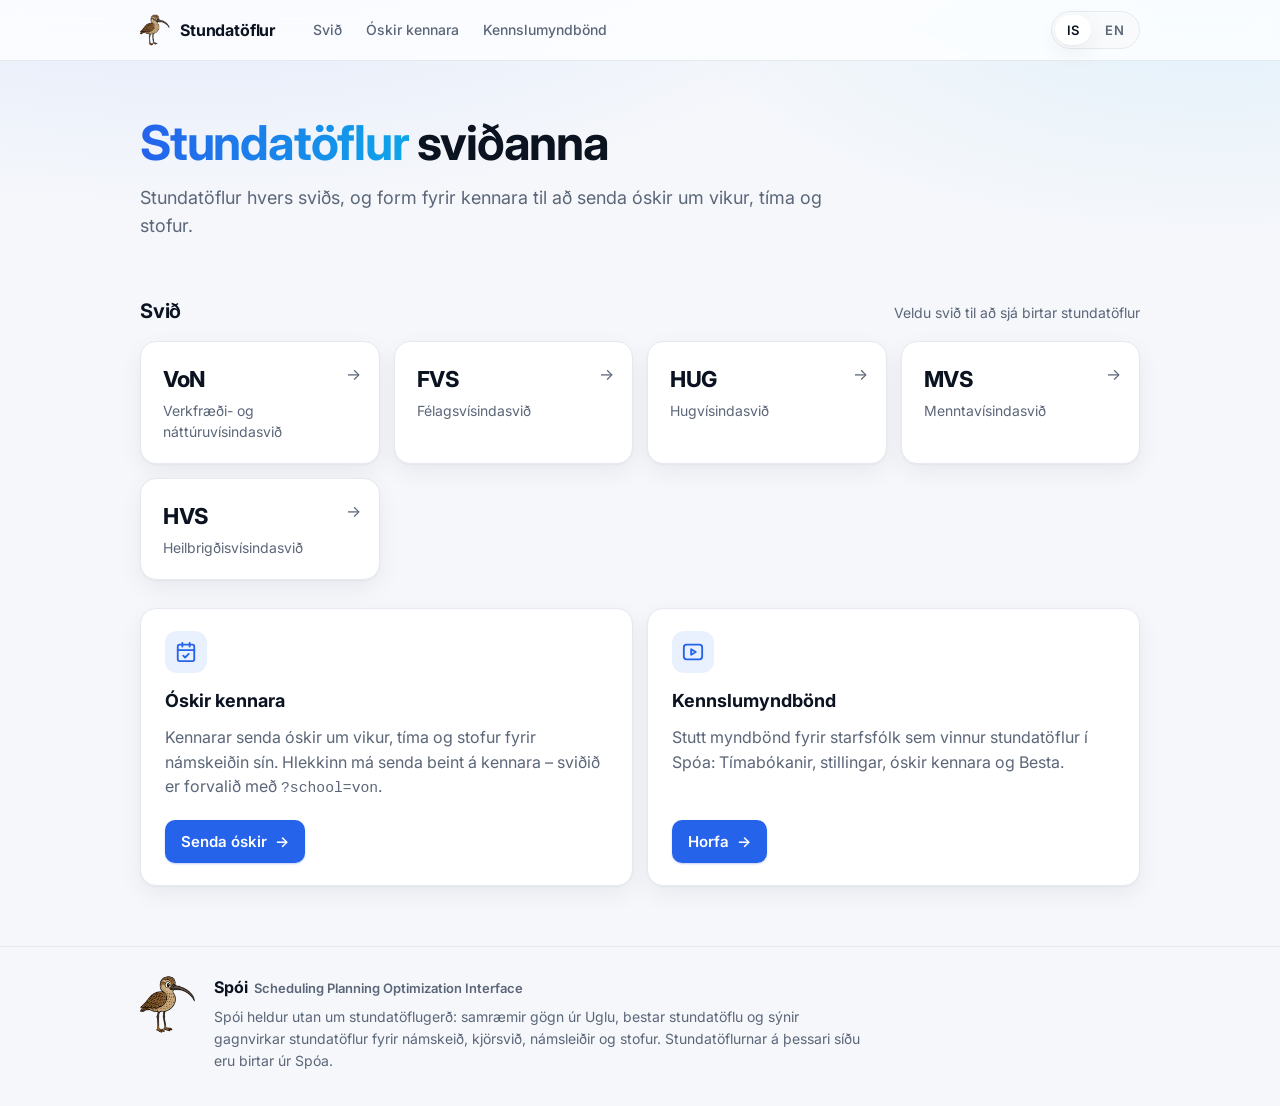
==== commit 6d64f9b3: "Front page: no university name Co-Authored-By: Claude Opus 5.5 <noreply@anthropic.com> Claude-Sessio" ====
--- a/index.html
+++ b/index.html
@@ -30,7 +30,6 @@
 <main>
   <section class="hero">
     <div class="wrap">
-      <span class="eyebrow"><span class="i18n" lang="is">Háskóli Íslands</span><span class="i18n" lang="en">University of Iceland</span></span>
       <h1><span class="i18n" lang="is"><span class="grad">Stundatöflur</span> sviðanna</span><span class="i18n" lang="en">The schools' <span class="grad">timetables</span></span></h1>
       <p class="lede"><span class="i18n" lang="is">Stundatöflur hvers sviðs, og form fyrir kennara til að senda óskir um vikur, tíma og stofur.</span><span class="i18n" lang="en">Each school's timetables, and a form for teachers to send their wishes for weeks, times and rooms.</span></p>
     </div>
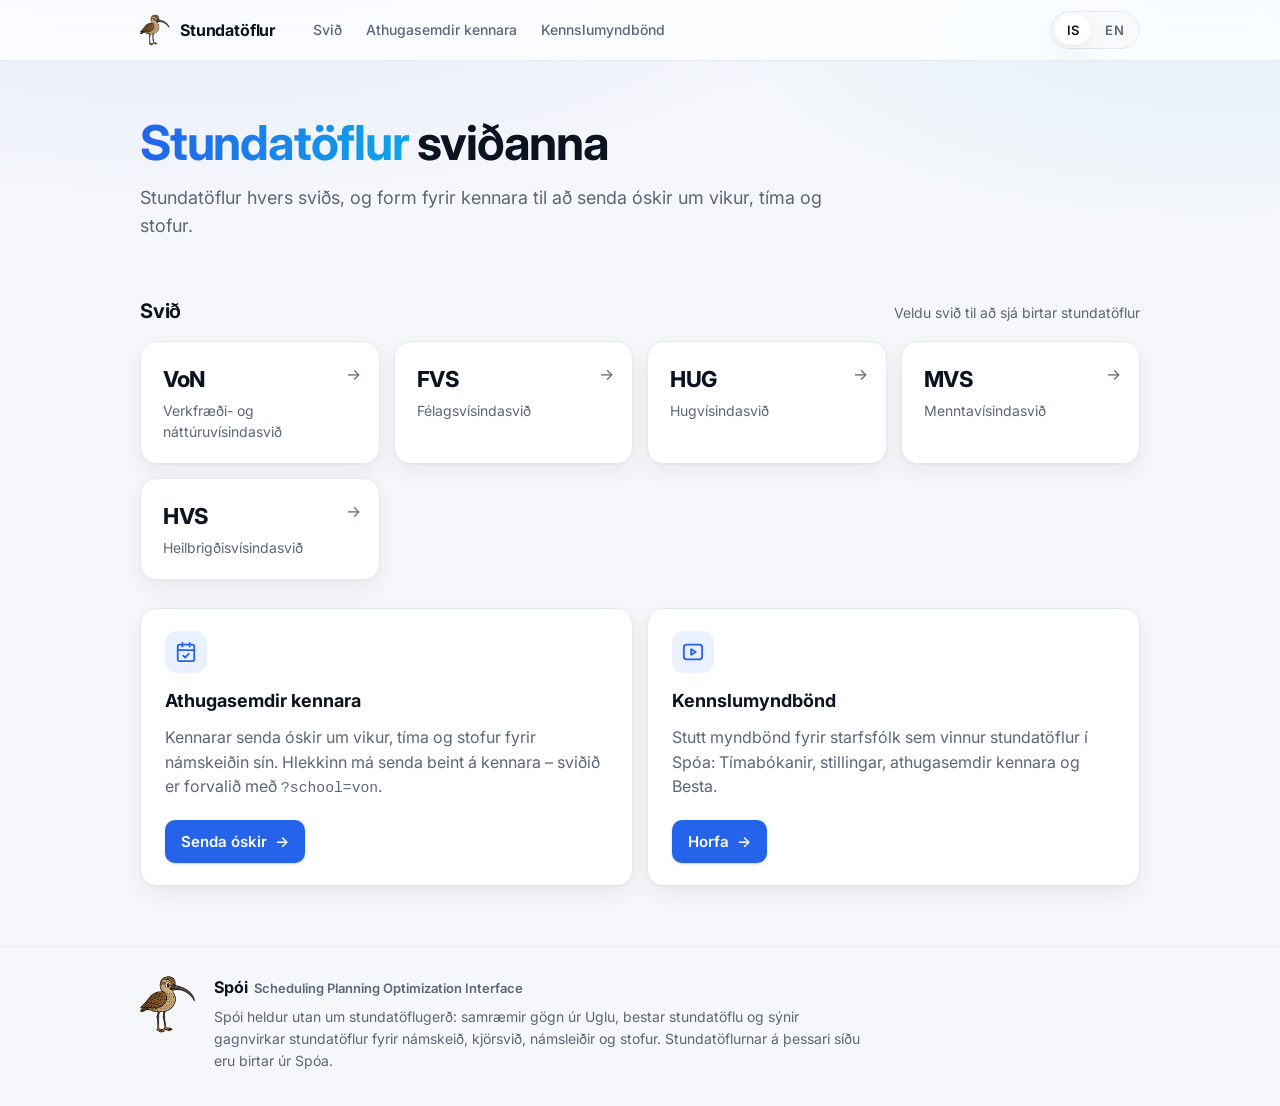
==== commit ff206357: "Wording: Athugasemdir kennara instead of Óskir kennara Co-Authored-By: Claude Opus 5.5 <noreply@anth" ====
--- a/index.html
+++ b/index.html
@@ -17,7 +17,7 @@
     <a class="brand" href=""><img src="spoi.png" alt=""><span class="i18n" lang="is">Stundatöflur</span><span class="i18n" lang="en">Timetables</span></a>
     <nav class="nav">
       <a href="#svid"><span class="i18n" lang="is">Svið</span><span class="i18n" lang="en">Schools</span></a>
-      <a href="oskir/"><span class="i18n" lang="is">Óskir kennara</span><span class="i18n" lang="en">Teacher wishes</span></a>
+      <a href="oskir/"><span class="i18n" lang="is">Athugasemdir kennara</span><span class="i18n" lang="en">Teacher wishes</span></a>
       <a href="kennsla/"><span class="i18n" lang="is">Kennslumyndbönd</span><span class="i18n" lang="en">Tutorials</span></a>
     </nav>
     <div class="lang-switch" role="group" aria-label="Tungumál / Language">
@@ -53,14 +53,14 @@
     <div class="wrap grid-2">
       <div class="card feature">
         <div class="icon"><svg width="22" height="22" viewBox="0 0 24 24" fill="none" stroke="currentColor" stroke-width="2" stroke-linecap="round" stroke-linejoin="round"><rect x="3" y="4" width="18" height="18" rx="2"/><path d="M16 2v4M8 2v4M3 10h18M9 16l2 2 4-4"/></svg></div>
-        <h2><span class="i18n" lang="is">Óskir kennara</span><span class="i18n" lang="en">Teacher wishes</span></h2>
+        <h2><span class="i18n" lang="is">Athugasemdir kennara</span><span class="i18n" lang="en">Teacher wishes</span></h2>
         <p><span class="i18n" lang="is">Kennarar senda óskir um vikur, tíma og stofur fyrir námskeiðin sín. Hlekkinn má senda beint á kennara – sviðið er forvalið með <code>?school=von</code>.</span><span class="i18n" lang="en">Teachers send their wishes for weeks, times and rooms for their courses. The link can go straight to teachers – <code>?school=von</code> preselects the school.</span></p>
         <div class="actions"><a class="btn" href="oskir/"><span class="i18n" lang="is">Senda óskir</span><span class="i18n" lang="en">Send wishes</span> →</a></div>
       </div>
       <div class="card feature">
         <div class="icon"><svg width="22" height="22" viewBox="0 0 24 24" fill="none" stroke="currentColor" stroke-width="2" stroke-linecap="round" stroke-linejoin="round"><rect x="2" y="4" width="20" height="16" rx="3"/><path d="M10 9l5 3-5 3z"/></svg></div>
         <h2><span class="i18n" lang="is">Kennslumyndbönd</span><span class="i18n" lang="en">Tutorial videos</span></h2>
-        <p><span class="i18n" lang="is">Stutt myndbönd fyrir starfsfólk sem vinnur stundatöflur í Spóa: Tímabókanir, stillingar, óskir kennara og Besta.</span><span class="i18n" lang="en">Short videos for staff who build timetables in Spói: bookings, settings, teacher wishes and Besta.</span></p>
+        <p><span class="i18n" lang="is">Stutt myndbönd fyrir starfsfólk sem vinnur stundatöflur í Spóa: Tímabókanir, stillingar, athugasemdir kennara og Besta.</span><span class="i18n" lang="en">Short videos for staff who build timetables in Spói: bookings, settings, teacher wishes and Besta.</span></p>
         <div class="actions"><a class="btn" href="kennsla/"><span class="i18n" lang="is">Horfa</span><span class="i18n" lang="en">Watch</span> →</a></div>
       </div>
     </div>
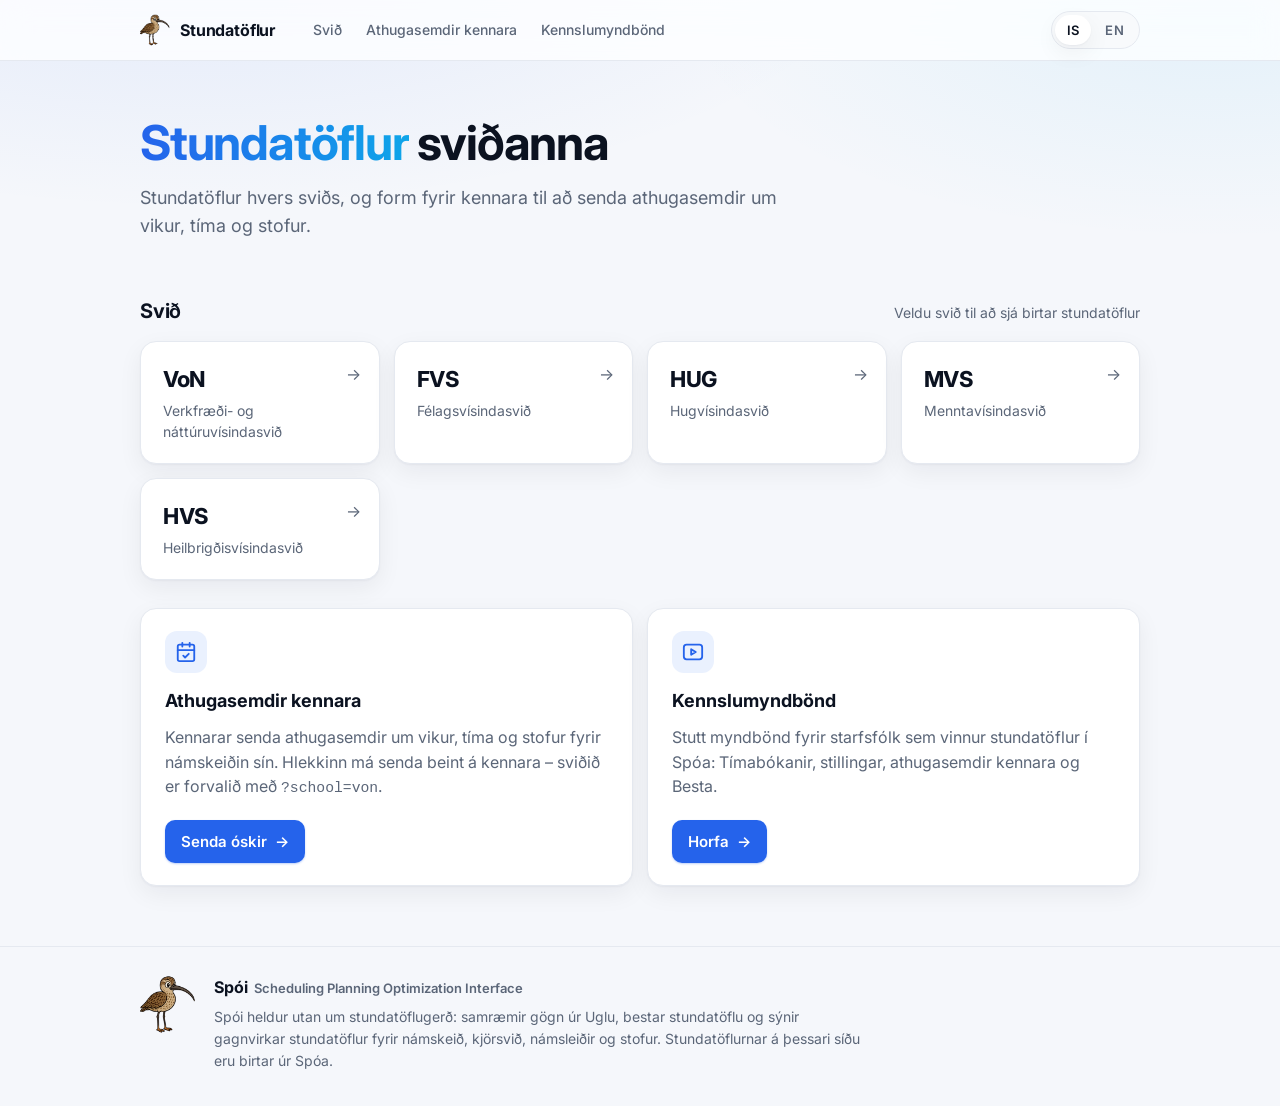
==== commit a33c881c: "Survey: athugasemdir instead of óskir throughout Co-Authored-By: Claude Opus 5.5 <noreply@anthropic." ====
--- a/index.html
+++ b/index.html
@@ -31,7 +31,7 @@
   <section class="hero">
     <div class="wrap">
       <h1><span class="i18n" lang="is"><span class="grad">Stundatöflur</span> sviðanna</span><span class="i18n" lang="en">The schools' <span class="grad">timetables</span></span></h1>
-      <p class="lede"><span class="i18n" lang="is">Stundatöflur hvers sviðs, og form fyrir kennara til að senda óskir um vikur, tíma og stofur.</span><span class="i18n" lang="en">Each school's timetables, and a form for teachers to send their wishes for weeks, times and rooms.</span></p>
+      <p class="lede"><span class="i18n" lang="is">Stundatöflur hvers sviðs, og form fyrir kennara til að senda athugasemdir um vikur, tíma og stofur.</span><span class="i18n" lang="en">Each school's timetables, and a form for teachers to send their wishes for weeks, times and rooms.</span></p>
     </div>
   </section>
 
@@ -54,7 +54,7 @@
       <div class="card feature">
         <div class="icon"><svg width="22" height="22" viewBox="0 0 24 24" fill="none" stroke="currentColor" stroke-width="2" stroke-linecap="round" stroke-linejoin="round"><rect x="3" y="4" width="18" height="18" rx="2"/><path d="M16 2v4M8 2v4M3 10h18M9 16l2 2 4-4"/></svg></div>
         <h2><span class="i18n" lang="is">Athugasemdir kennara</span><span class="i18n" lang="en">Teacher wishes</span></h2>
-        <p><span class="i18n" lang="is">Kennarar senda óskir um vikur, tíma og stofur fyrir námskeiðin sín. Hlekkinn má senda beint á kennara – sviðið er forvalið með <code>?school=von</code>.</span><span class="i18n" lang="en">Teachers send their wishes for weeks, times and rooms for their courses. The link can go straight to teachers – <code>?school=von</code> preselects the school.</span></p>
+        <p><span class="i18n" lang="is">Kennarar senda athugasemdir um vikur, tíma og stofur fyrir námskeiðin sín. Hlekkinn má senda beint á kennara – sviðið er forvalið með <code>?school=von</code>.</span><span class="i18n" lang="en">Teachers send their wishes for weeks, times and rooms for their courses. The link can go straight to teachers – <code>?school=von</code> preselects the school.</span></p>
         <div class="actions"><a class="btn" href="oskir/"><span class="i18n" lang="is">Senda óskir</span><span class="i18n" lang="en">Send wishes</span> →</a></div>
       </div>
       <div class="card feature">
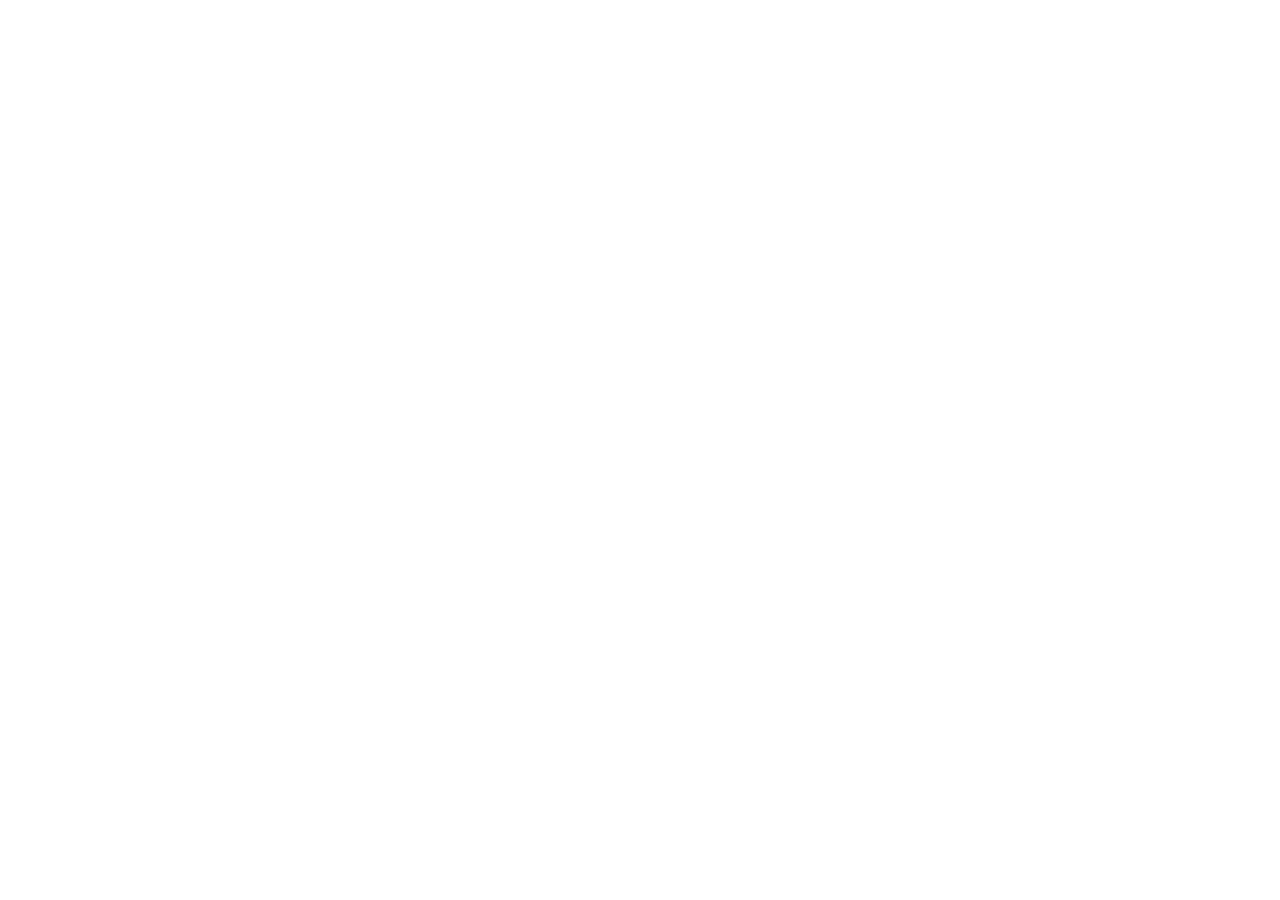
==== commit 79ce9ac9: "Forward the old address to https://spoi-hi.github.io Co-Authored-By: Claude Opus 5.5 <noreply@anthro" ====
--- a/index.html
+++ b/index.html
@@ -3,77 +3,23 @@
 <head>
 <meta charset="utf-8">
 <meta name="viewport" content="width=device-width, initial-scale=1">
-<title>Stundatöflur – Spói</title>
-<link rel="icon" href="spoi.png">
-<link rel="preconnect" href="https://fonts.googleapis.com">
-<link rel="preconnect" href="https://fonts.gstatic.com" crossorigin>
-<link href="https://fonts.googleapis.com/css2?family=Inter:wght@400;500;600;700;800&display=swap" rel="stylesheet">
-<link rel="stylesheet" href="assets/site.css">
-<script src="assets/site.js"></script>
+<title>Stundatöflur hafa flutt</title>
+<meta name="robots" content="noindex">
+<script>
+  // The site moved to https://spoi-hi.github.io. Same path, query and
+  // hash there - so a survey link (oskir/?school=von) or a timetable link
+  // lands on the same page.
+  (function () {
+    var path = location.pathname.replace(/^\/spoi-timetables/, '') || '/';
+    location.replace('https://spoi-hi.github.io' + path + location.search + location.hash);
+  })();
+</script>
+<meta http-equiv="refresh" content="2; url=https://spoi-hi.github.io/">
 </head>
-<body>
-<header class="topbar">
-  <div class="wrap">
-    <a class="brand" href=""><img src="spoi.png" alt=""><span class="i18n" lang="is">Stundatöflur</span><span class="i18n" lang="en">Timetables</span></a>
-    <nav class="nav">
-      <a href="#svid"><span class="i18n" lang="is">Svið</span><span class="i18n" lang="en">Schools</span></a>
-      <a href="oskir/"><span class="i18n" lang="is">Athugasemdir kennara</span><span class="i18n" lang="en">Teacher wishes</span></a>
-      <a href="kennsla/"><span class="i18n" lang="is">Kennslumyndbönd</span><span class="i18n" lang="en">Tutorials</span></a>
-    </nav>
-    <div class="lang-switch" role="group" aria-label="Tungumál / Language">
-      <button type="button" data-lang="is" aria-pressed="true">IS</button>
-      <button type="button" data-lang="en" aria-pressed="false">EN</button>
-    </div>
-  </div>
-</header>
-
-<main>
-  <section class="hero">
-    <div class="wrap">
-      <h1><span class="i18n" lang="is"><span class="grad">Stundatöflur</span> sviðanna</span><span class="i18n" lang="en">The schools' <span class="grad">timetables</span></span></h1>
-      <p class="lede"><span class="i18n" lang="is">Stundatöflur hvers sviðs, og form fyrir kennara til að senda athugasemdir um vikur, tíma og stofur.</span><span class="i18n" lang="en">Each school's timetables, and a form for teachers to send their wishes for weeks, times and rooms.</span></p>
-    </div>
-  </section>
-
-  <section class="section" id="svid">
-    <div class="wrap">
-      <div class="section-head"><h2><span class="i18n" lang="is">Svið</span><span class="i18n" lang="en">Schools</span></h2>
-        <p><span class="i18n" lang="is">Veldu svið til að sjá birtar stundatöflur</span><span class="i18n" lang="en">Choose a school to see its published timetables</span></p></div>
-      <div class="grid">
-      <a class="tile" href="von/"><span class="code">VoN</span><span class="name"><span class="i18n" lang="is">Verkfræði- og náttúruvísindasvið</span><span class="i18n" lang="en">School of Engineering and Natural Sciences</span></span><span class="arrow" aria-hidden="true">→</span></a>
-      <a class="tile" href="fvs/"><span class="code">FVS</span><span class="name"><span class="i18n" lang="is">Félagsvísindasvið</span><span class="i18n" lang="en">School of Social Sciences</span></span><span class="arrow" aria-hidden="true">→</span></a>
-      <a class="tile" href="hug/"><span class="code">HUG</span><span class="name"><span class="i18n" lang="is">Hugvísindasvið</span><span class="i18n" lang="en">School of Humanities</span></span><span class="arrow" aria-hidden="true">→</span></a>
-      <a class="tile" href="mvs/"><span class="code">MVS</span><span class="name"><span class="i18n" lang="is">Menntavísindasvið</span><span class="i18n" lang="en">School of Education</span></span><span class="arrow" aria-hidden="true">→</span></a>
-      <a class="tile" href="hvs/"><span class="code">HVS</span><span class="name"><span class="i18n" lang="is">Heilbrigðisvísindasvið</span><span class="i18n" lang="en">School of Health Sciences</span></span><span class="arrow" aria-hidden="true">→</span></a>
-      </div>
-    </div>
-  </section>
-
-  <section class="section">
-    <div class="wrap grid-2">
-      <div class="card feature">
-        <div class="icon"><svg width="22" height="22" viewBox="0 0 24 24" fill="none" stroke="currentColor" stroke-width="2" stroke-linecap="round" stroke-linejoin="round"><rect x="3" y="4" width="18" height="18" rx="2"/><path d="M16 2v4M8 2v4M3 10h18M9 16l2 2 4-4"/></svg></div>
-        <h2><span class="i18n" lang="is">Athugasemdir kennara</span><span class="i18n" lang="en">Teacher wishes</span></h2>
-        <p><span class="i18n" lang="is">Kennarar senda athugasemdir um vikur, tíma og stofur fyrir námskeiðin sín. Hlekkinn má senda beint á kennara – sviðið er forvalið með <code>?school=von</code>.</span><span class="i18n" lang="en">Teachers send their wishes for weeks, times and rooms for their courses. The link can go straight to teachers – <code>?school=von</code> preselects the school.</span></p>
-        <div class="actions"><a class="btn" href="oskir/"><span class="i18n" lang="is">Senda óskir</span><span class="i18n" lang="en">Send wishes</span> →</a></div>
-      </div>
-      <div class="card feature">
-        <div class="icon"><svg width="22" height="22" viewBox="0 0 24 24" fill="none" stroke="currentColor" stroke-width="2" stroke-linecap="round" stroke-linejoin="round"><rect x="2" y="4" width="20" height="16" rx="3"/><path d="M10 9l5 3-5 3z"/></svg></div>
-        <h2><span class="i18n" lang="is">Kennslumyndbönd</span><span class="i18n" lang="en">Tutorial videos</span></h2>
-        <p><span class="i18n" lang="is">Stutt myndbönd fyrir starfsfólk sem vinnur stundatöflur í Spóa: Tímabókanir, stillingar, athugasemdir kennara og Besta.</span><span class="i18n" lang="en">Short videos for staff who build timetables in Spói: bookings, settings, teacher wishes and Besta.</span></p>
-        <div class="actions"><a class="btn" href="kennsla/"><span class="i18n" lang="is">Horfa</span><span class="i18n" lang="en">Watch</span> →</a></div>
-      </div>
-    </div>
-  </section>
-</main>
-<footer class="footer">
-  <div class="wrap">
-    <img src="spoi.png" alt="Spói">
-    <div>
-      <strong>Spói</strong><span class="tagline">Scheduling Planning Optimization Interface</span>
-      <p><span class="i18n" lang="is">Spói heldur utan um stundatöflugerð: samræmir gögn úr Uglu, bestar stundatöflu og sýnir gagnvirkar stundatöflur fyrir námskeið, kjörsvið, námsleiðir og stofur. Stundatöflurnar á þessari síðu eru birtar úr Spóa.</span><span class="i18n" lang="en">Spói handles timetabling: it brings together data from Ugla, optimises the timetable and shows interactive timetables for courses, specialisations, programmes and rooms. The timetables on this site are published from Spói.</span></p>
-    </div>
-  </div>
-</footer>
+<body style="font-family: system-ui, sans-serif; padding: 40px; text-align: center;">
+  <p>Stundatöflur og athugasemdir kennara hafa flutt á
+    <a href="https://spoi-hi.github.io/">spoi-hi.github.io</a>.</p>
+  <p lang="en">The timetables and the teacher survey have moved to
+    <a href="https://spoi-hi.github.io/">spoi-hi.github.io</a>.</p>
 </body>
 </html>
